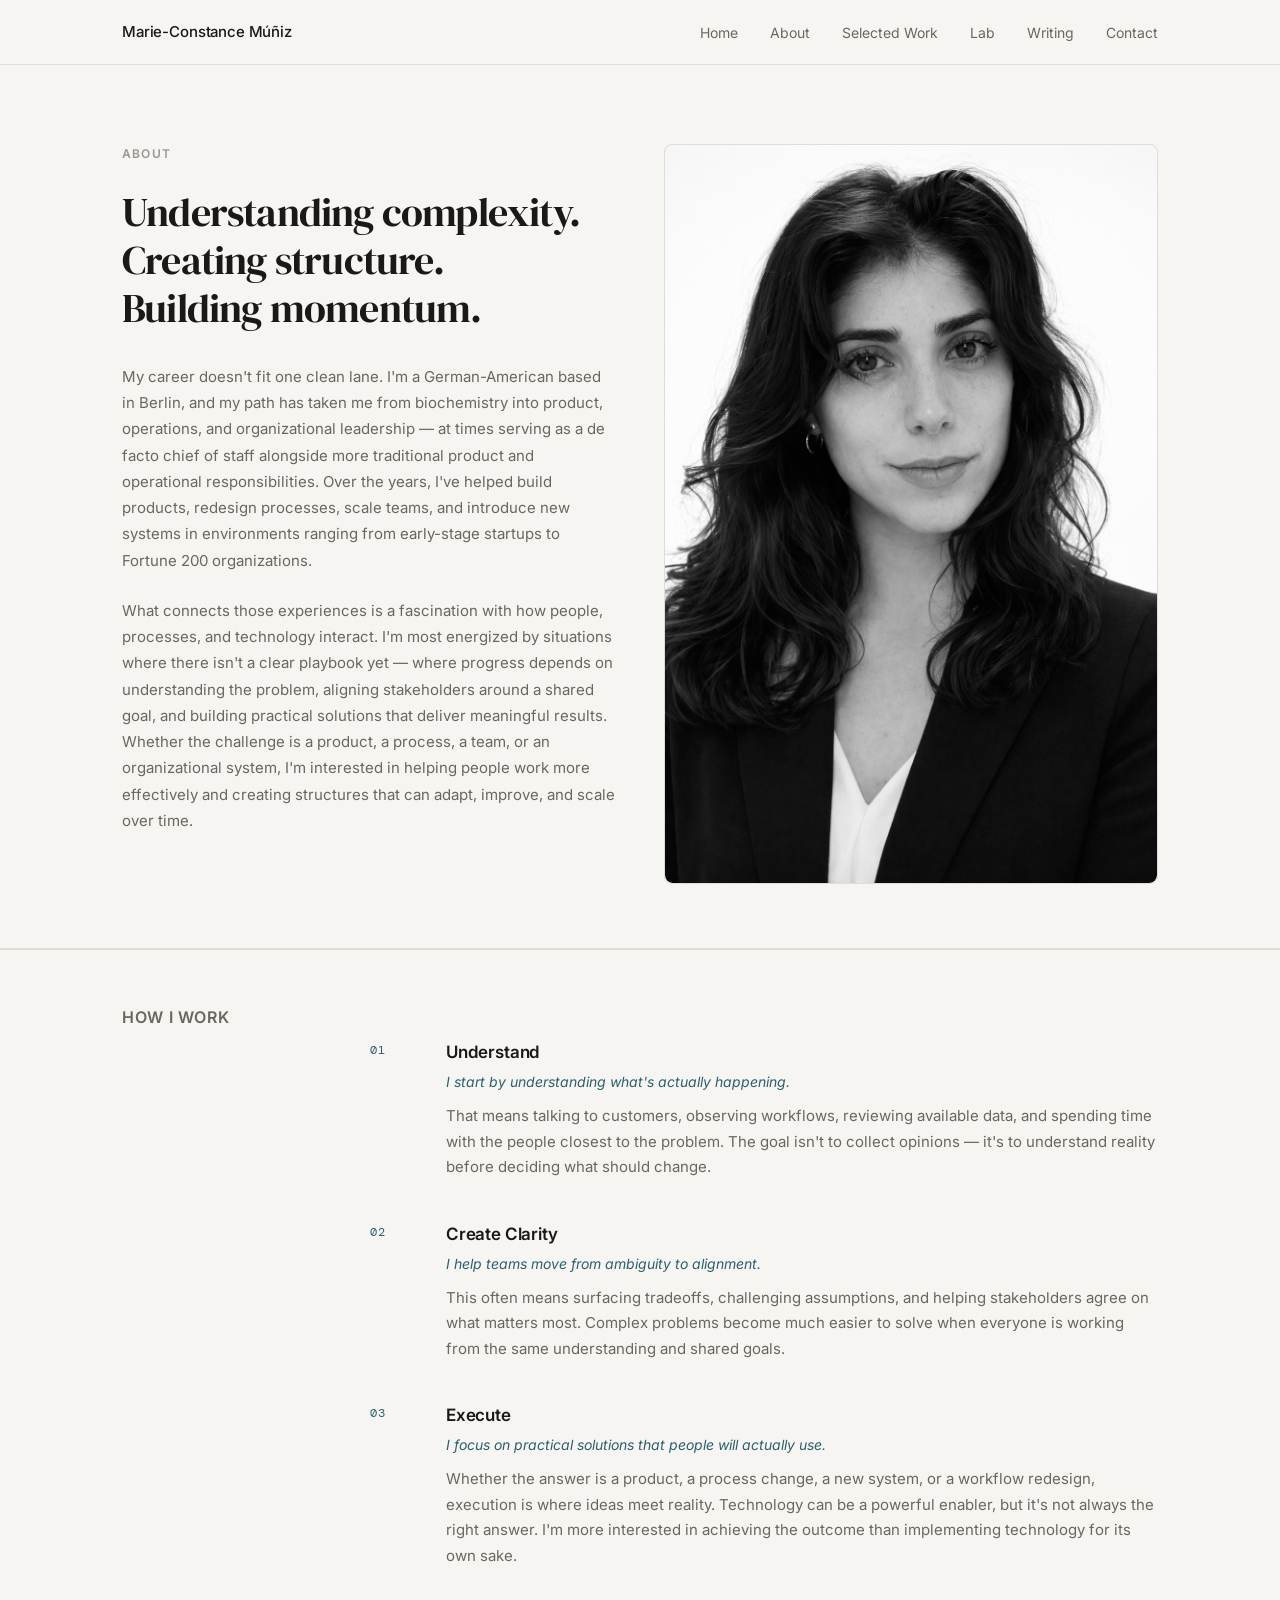
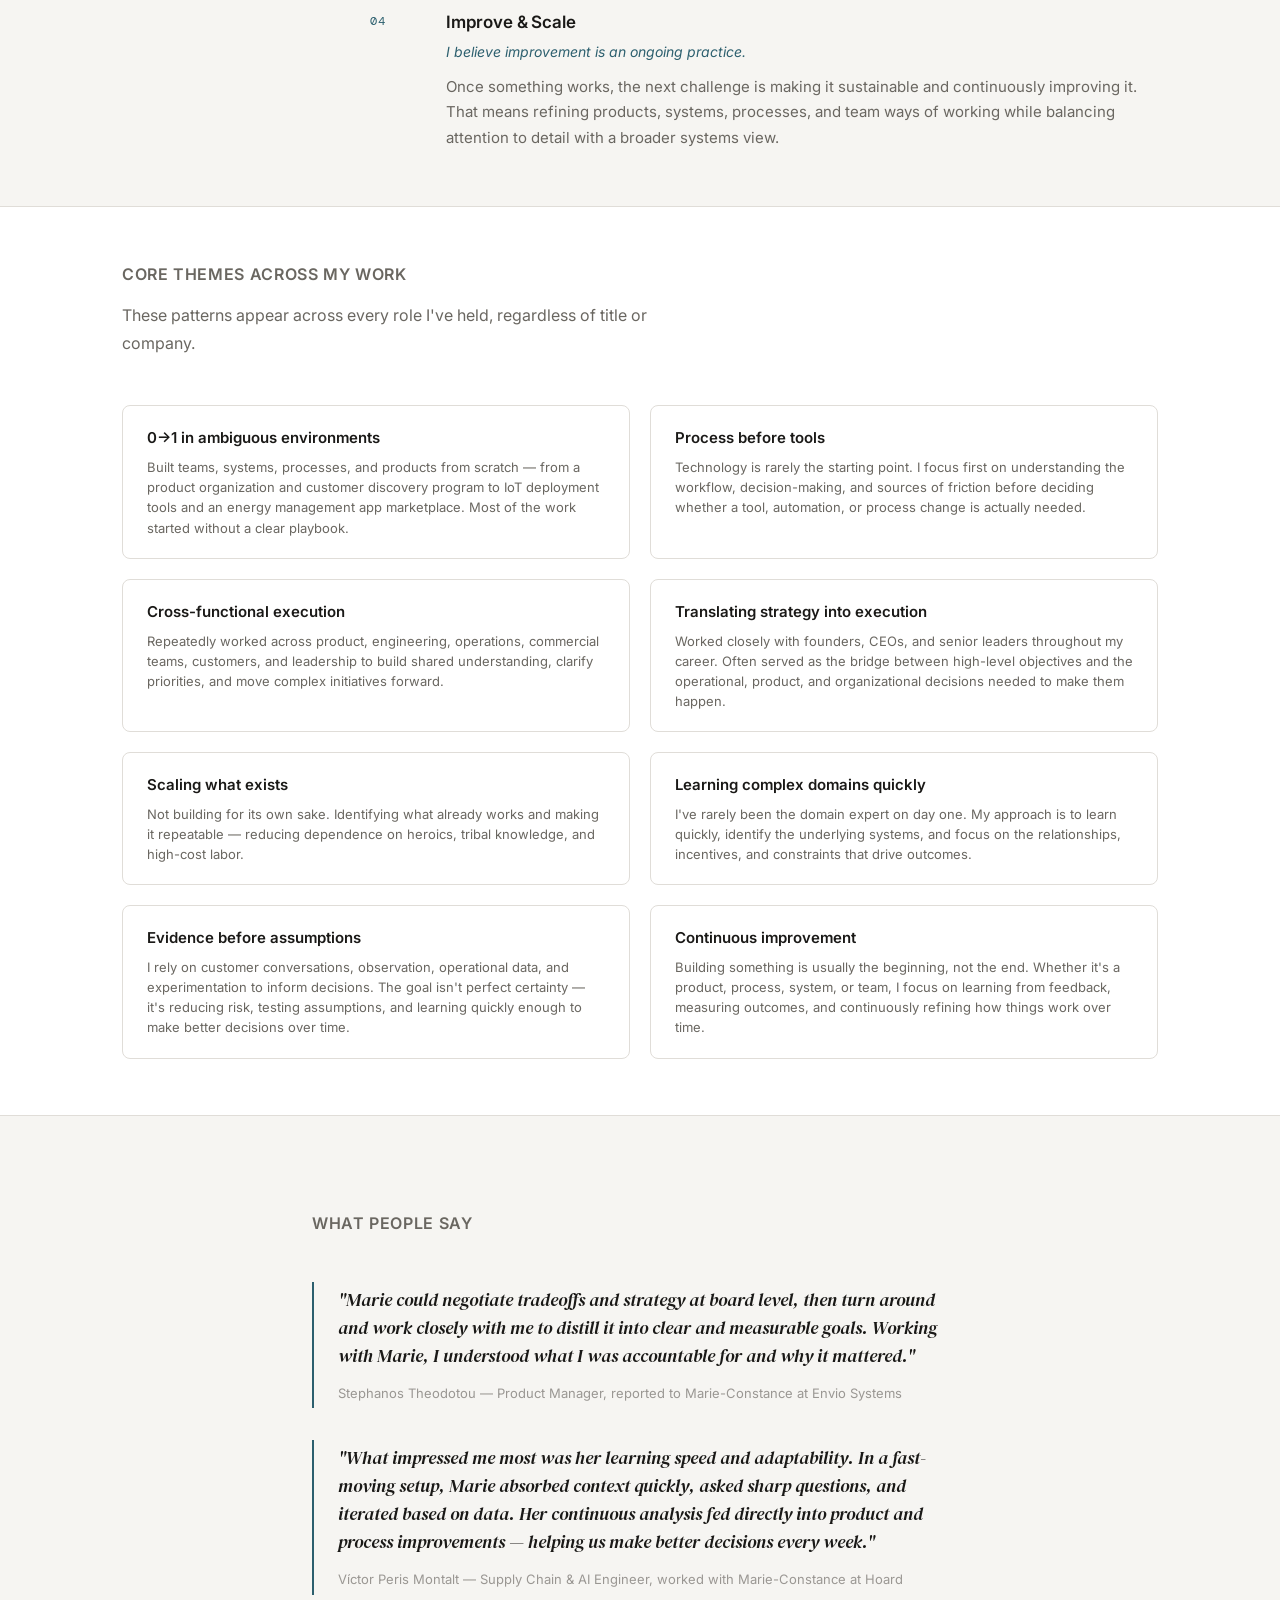
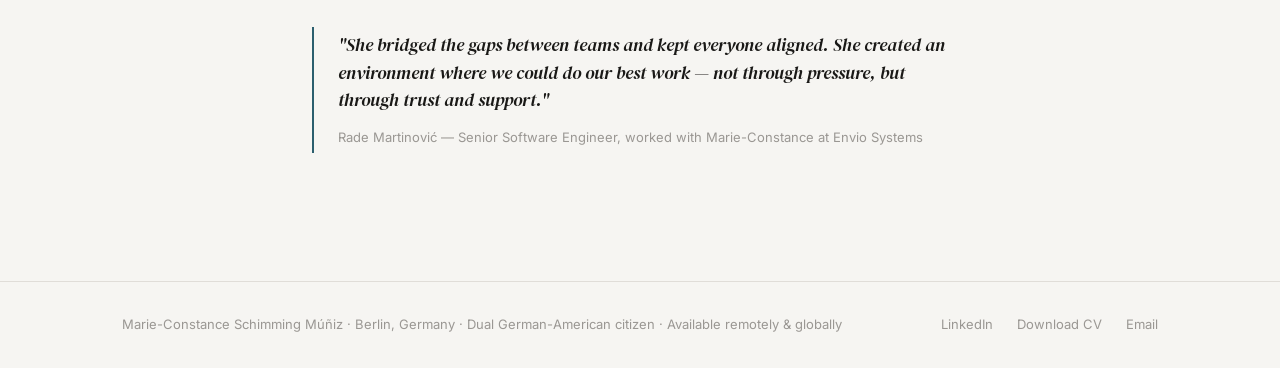
==== about/index.html @ b58a35e3 "Clean URLs — restructure pages into subdirectories" ====
<!DOCTYPE html>
<html lang="en">
<head>
  <meta charset="UTF-8">
  <meta name="viewport" content="width=device-width, initial-scale=1.0">
  <title>About — Marie-Constance Schimming Múñiz</title>
  <meta name="description" content="Product and operations leader. Dual German-American citizen based in Berlin, working across the European technology ecosystem for nearly a decade.">
  <link rel="preconnect" href="https://fonts.googleapis.com">
  <link rel="preconnect" href="https://fonts.gstatic.com" crossorigin>
  <link href="https://fonts.googleapis.com/css2?family=DM+Serif+Display&family=DM+Mono:wght@400&family=Inter:wght@300;400;500;600&display=swap" rel="stylesheet">
  <link rel="stylesheet" href="/css/style.css">
</head>
<body>

  <nav class="nav" role="navigation" aria-label="Main navigation">
    <div class="nav__inner">
      <a href="/" class="nav__name">Marie-Constance Múñiz</a>
      <button class="nav__toggle" aria-expanded="false" aria-label="Toggle menu">
        <span></span><span></span><span></span>
      </button>
      <ul class="nav__links" role="list">
        <li><a href="/" class="nav__link">Home</a></li>
        <li><a href="/about/" class="nav__link">About</a></li>
        <li><a href="/work/" class="nav__link">Selected Work</a></li>
        <li><a href="/lab/" class="nav__link">Lab</a></li>
        <li><a href="/writing/" class="nav__link">Writing</a></li>
        <li><a href="/contact/" class="nav__link">Contact</a></li>
      </ul>
    </div>
  </nav>

  <main class="page-offset">

    <!-- ABOUT HERO -->
    <section class="about-hero">
      <div class="container">
        <div class="about-hero__grid">
          <div>
            <span class="label mb-3" style="display:block;">About</span>
            <h1>Understanding complexity.<br>Creating structure.<br>Building momentum.</h1>
            <p class="mt-4" style="font-size:0.9375rem; line-height:1.75; color:var(--text-secondary);">
              My career doesn't fit one clean lane. I'm a German-American based in Berlin,
              and my path has taken me from biochemistry into product, operations, and
              organizational leadership — at times serving as a de facto chief of staff
              alongside more traditional product and operational responsibilities. Over the
              years, I've helped build products, redesign processes, scale teams, and
              introduce new systems in environments ranging from early-stage startups to
              Fortune 200 organizations.
            </p>
            <p class="mt-3" style="font-size:0.9375rem; line-height:1.75; color:var(--text-secondary);">
              What connects those experiences is a fascination with how people, processes,
              and technology interact. I'm most energized by situations where there isn't
              a clear playbook yet — where progress depends on understanding the problem,
              aligning stakeholders around a shared goal, and building practical solutions
              that deliver meaningful results. Whether the challenge is a product, a process,
              a team, or an organizational system, I'm interested in helping people work
              more effectively and creating structures that can adapt, improve, and scale
              over time.
            </p>
          </div>
          <div>
            <div class="about-hero__photo">
              <img src="/assets/marie_photo.jpg" alt="Marie-Constance Múñiz" style="width:100%; height:100%; object-fit:cover; border-radius:var(--radius);">
            </div>
          </div>
        </div>
      </div>
    </section>

    <div class="divider"></div>

    <!-- HOW I WORK -->
    <section class="about-section">
      <div class="container">
        <div class="about-section__grid">
          <div>
            <h3>How I Work</h3>
          </div>
          <div>
            <div class="how-i-work">

              <div class="how-i-work__step">
                <span class="how-i-work__number">01</span>
                <div class="how-i-work__content">
                  <div class="how-i-work__title">Understand</div>
                  <div class="how-i-work__subtitle">I start by understanding what's actually happening.</div>
                  <p class="how-i-work__body">That means talking to customers, observing workflows, reviewing available data, and spending time with the people closest to the problem. The goal isn't to collect opinions — it's to understand reality before deciding what should change.</p>
                </div>
              </div>

              <div class="how-i-work__step">
                <span class="how-i-work__number">02</span>
                <div class="how-i-work__content">
                  <div class="how-i-work__title">Create Clarity</div>
                  <div class="how-i-work__subtitle">I help teams move from ambiguity to alignment.</div>
                  <p class="how-i-work__body">This often means surfacing tradeoffs, challenging assumptions, and helping stakeholders agree on what matters most. Complex problems become much easier to solve when everyone is working from the same understanding and shared goals.</p>
                </div>
              </div>

              <div class="how-i-work__step">
                <span class="how-i-work__number">03</span>
                <div class="how-i-work__content">
                  <div class="how-i-work__title">Execute</div>
                  <div class="how-i-work__subtitle">I focus on practical solutions that people will actually use.</div>
                  <p class="how-i-work__body">Whether the answer is a product, a process change, a new system, or a workflow redesign, execution is where ideas meet reality. Technology can be a powerful enabler, but it's not always the right answer. I'm more interested in achieving the outcome than implementing technology for its own sake.</p>
                </div>
              </div>

              <div class="how-i-work__step">
                <span class="how-i-work__number">04</span>
                <div class="how-i-work__content">
                  <div class="how-i-work__title">Improve &amp; Scale</div>
                  <div class="how-i-work__subtitle">I believe improvement is an ongoing practice.</div>
                  <p class="how-i-work__body">Once something works, the next challenge is making it sustainable and continuously improving it. That means refining products, systems, processes, and team ways of working while balancing attention to detail with a broader systems view.</p>
                </div>
              </div>

            </div>
          </div>
        </div>
      </div>
    </section>

    <!-- CORE THEMES -->
    <section class="about-section" style="background: var(--surface); border-top: 1px solid var(--border); border-bottom: 1px solid var(--border);">
      <div class="container">
        <div class="section-header">
          <h3>Core Themes Across My Work</h3>
          <p class="mt-2" style="max-width: 560px;">
            These patterns appear across every role I've held, regardless of title or company.
          </p>
        </div>
        <div class="about-themes">

          <div class="theme-item">
            <div class="theme-item__title">0→1 in ambiguous environments</div>
            <div class="theme-item__desc">Built teams, systems, processes, and products from scratch — from a product organization and customer discovery program to IoT deployment tools and an energy management app marketplace. Most of the work started without a clear playbook.</div>
          </div>

          <div class="theme-item">
            <div class="theme-item__title">Process before tools</div>
            <div class="theme-item__desc">Technology is rarely the starting point. I focus first on understanding the workflow, decision-making, and sources of friction before deciding whether a tool, automation, or process change is actually needed.</div>
          </div>

          <div class="theme-item">
            <div class="theme-item__title">Cross-functional execution</div>
            <div class="theme-item__desc">Repeatedly worked across product, engineering, operations, commercial teams, customers, and leadership to build shared understanding, clarify priorities, and move complex initiatives forward.</div>
          </div>

          <div class="theme-item">
            <div class="theme-item__title">Translating strategy into execution</div>
            <div class="theme-item__desc">Worked closely with founders, CEOs, and senior leaders throughout my career. Often served as the bridge between high-level objectives and the operational, product, and organizational decisions needed to make them happen.</div>
          </div>

          <div class="theme-item">
            <div class="theme-item__title">Scaling what exists</div>
            <div class="theme-item__desc">Not building for its own sake. Identifying what already works and making it repeatable — reducing dependence on heroics, tribal knowledge, and high-cost labor.</div>
          </div>

          <div class="theme-item">
            <div class="theme-item__title">Learning complex domains quickly</div>
            <div class="theme-item__desc">I've rarely been the domain expert on day one. My approach is to learn quickly, identify the underlying systems, and focus on the relationships, incentives, and constraints that drive outcomes.</div>
          </div>

          <div class="theme-item">
            <div class="theme-item__title">Evidence before assumptions</div>
            <div class="theme-item__desc">I rely on customer conversations, observation, operational data, and experimentation to inform decisions. The goal isn't perfect certainty — it's reducing risk, testing assumptions, and learning quickly enough to make better decisions over time.</div>
          </div>

          <div class="theme-item">
            <div class="theme-item__title">Continuous improvement</div>
            <div class="theme-item__desc">Building something is usually the beginning, not the end. Whether it's a product, process, system, or team, I focus on learning from feedback, measuring outcomes, and continuously refining how things work over time.</div>
          </div>

        </div>
      </div>
    </section>

    <!-- RECOMMENDATIONS -->
    <section>
      <div class="container--narrow">
        <div class="section-header">
          <h3>What People Say</h3>
        </div>

        <div class="pull-quote">
          <p class="pull-quote__text">
            "Marie could negotiate tradeoffs and strategy at board level, then turn
            around and work closely with me to distill it into clear and measurable
            goals. Working with Marie, I understood what I was accountable for and
            why it mattered."
          </p>
          <p class="pull-quote__attribution">
            Stephanos Theodotou — Product Manager, reported to Marie-Constance at Envio Systems
          </p>
        </div>

        <div class="pull-quote mt-4">
          <p class="pull-quote__text">
            "What impressed me most was her learning speed and adaptability. In a
            fast-moving setup, Marie absorbed context quickly, asked sharp questions,
            and iterated based on data. Her continuous analysis fed directly into
            product and process improvements — helping us make better decisions
            every week."
          </p>
          <p class="pull-quote__attribution">
            Víctor Peris Montalt — Supply Chain &amp; AI Engineer, worked with Marie-Constance at Hoard
          </p>
        </div>

        <div class="pull-quote mt-4">
          <p class="pull-quote__text">
            "She bridged the gaps between teams and kept everyone aligned. She created an
            environment where we could do our best work — not through pressure, but
            through trust and support."
          </p>
          <p class="pull-quote__attribution">
            Rade Martinović — Senior Software Engineer, worked with Marie-Constance at Envio Systems
          </p>
        </div>
      </div>
    </section>

  </main>

  <footer class="footer">
    <div class="container">
      <div class="footer__inner">
        <span class="footer__left">Marie-Constance Schimming Múñiz · Berlin, Germany · Dual German-American citizen · Available remotely &amp; globally</span>
        <div class="footer__links">
          <a href="https://www.linkedin.com/in/marieconstancemuniz/" class="footer__link" target="_blank" rel="noopener">LinkedIn</a>
          <a href="/assets/marie_constance_cv.pdf" class="footer__link" download>Download CV</a>
          <a href="mailto:mariecmuniz@gmail.com" class="footer__link">Email</a>
        </div>
      </div>
    </div>
  </footer>

  <script src="/js/main.js"></script>
</body>
</html>
---- css/style.css ----
/* ============================================================
   MARIE-CONSTANCE SCHIMMING MÚÑIZ — PERSONAL WEBSITE
   ============================================================ */

/* =====================
   CUSTOM PROPERTIES
   ===================== */
:root {
  --bg:             #F6F5F2;
  --surface:        #FFFFFF;
  --surface-alt:    #EFEDE8;
  --text:           #1A1917;
  --text-secondary: #6A6761;
  --text-muted:     #9A9793;
  --accent:         #2C5F6E;
  --accent-hover:   #20505E;
  --accent-light:   #EBF3F5;
  --border:         #E0DDD8;
  --border-light:   #EAE8E3;

  --font-display:   'DM Serif Display', Georgia, serif;
  --font-body:      'Inter', -apple-system, BlinkMacSystemFont, sans-serif;
  --font-mono:      'DM Mono', 'Courier New', monospace;

  --max-width:      1100px;
  --content-width:  720px;
  --gap:            1.5rem;
  --section-gap:    6rem;

  --radius-sm:      4px;
  --radius:         8px;
  --radius-lg:      12px;

  --transition:     0.2s ease;
}

/* =====================
   RESET & BASE
   ===================== */
*, *::before, *::after {
  box-sizing: border-box;
  margin: 0;
  padding: 0;
}

html {
  font-size: 16px;
  scroll-behavior: smooth;
  -webkit-text-size-adjust: 100%;
}

body {
  background-color: var(--bg);
  color: var(--text);
  font-family: var(--font-body);
  font-weight: 400;
  line-height: 1.65;
  -webkit-font-smoothing: antialiased;
  -moz-osx-font-smoothing: grayscale;
}

img {
  max-width: 100%;
  height: auto;
  display: block;
}

a {
  color: var(--accent);
  text-decoration: none;
  transition: color var(--transition);
}

a:hover {
  color: var(--accent-hover);
}

ul, ol {
  list-style: none;
}

/* =====================
   TYPOGRAPHY
   ===================== */
.display {
  font-family: var(--font-display);
  font-size: clamp(2.25rem, 5vw, 3.5rem);
  font-weight: 400;
  line-height: 1.15;
  letter-spacing: -0.02em;
  color: var(--text);
}

h1 {
  font-family: var(--font-display);
  font-size: clamp(1.75rem, 3.5vw, 2.5rem);
  font-weight: 400;
  line-height: 1.2;
  letter-spacing: -0.02em;
}

h2 {
  font-family: var(--font-display);
  font-size: clamp(1.35rem, 2.5vw, 1.875rem);
  font-weight: 400;
  line-height: 1.25;
  letter-spacing: -0.01em;
}

h3 {
  font-family: var(--font-body);
  font-size: 1rem;
  font-weight: 600;
  line-height: 1.4;
  letter-spacing: 0.04em;
  text-transform: uppercase;
  color: var(--text-secondary);
}

h4 {
  font-family: var(--font-body);
  font-size: 1.0625rem;
  font-weight: 600;
  line-height: 1.4;
}

p {
  font-size: 1rem;
  line-height: 1.75;
  color: var(--text-secondary);
}

p.large {
  font-size: 1.125rem;
  line-height: 1.7;
}

p.small {
  font-size: 0.875rem;
}

.label {
  font-family: var(--font-body);
  font-size: 0.75rem;
  font-weight: 600;
  letter-spacing: 0.1em;
  text-transform: uppercase;
  color: var(--text-muted);
}

.mono {
  font-family: var(--font-mono);
  font-size: 0.875rem;
}

/* =====================
   LAYOUT
   ===================== */
.container {
  width: 100%;
  max-width: var(--max-width);
  margin: 0 auto;
  padding: 0 2rem;
}

.container--narrow {
  max-width: var(--content-width);
  margin: 0 auto;
  padding: 0 2rem;
}

section {
  padding: var(--section-gap) 0;
}

section.section--tight {
  padding: 3rem 0;
}

section.section--flush {
  padding: 0;
}

.grid-2 {
  display: grid;
  grid-template-columns: 1fr 1fr;
  gap: var(--gap);
}

.grid-3 {
  display: grid;
  grid-template-columns: repeat(3, 1fr);
  gap: var(--gap);
}

.divider {
  height: 1px;
  background: var(--border);
  margin: 0;
}

/* =====================
   NAVIGATION
   ===================== */
.nav {
  position: fixed;
  top: 0;
  left: 0;
  right: 0;
  z-index: 100;
  background: rgba(246, 245, 242, 0.92);
  backdrop-filter: blur(12px);
  -webkit-backdrop-filter: blur(12px);
  border-bottom: 1px solid var(--border);
}

.nav__inner {
  display: flex;
  align-items: center;
  justify-content: space-between;
  height: 64px;
  max-width: var(--max-width);
  margin: 0 auto;
  padding: 0 2rem;
}

.nav__name {
  font-family: var(--font-body);
  font-size: 0.9375rem;
  font-weight: 500;
  color: var(--text);
  letter-spacing: -0.01em;
}

.nav__name:hover {
  color: var(--accent);
}

.nav__links {
  display: flex;
  align-items: center;
  gap: 2rem;
}

.nav__link {
  font-size: 0.875rem;
  font-weight: 400;
  color: var(--text-secondary);
  transition: color var(--transition);
  position: relative;
}

.nav__link:hover,
.nav__link.active {
  color: var(--text);
}

.nav__link.active::after {
  content: '';
  position: absolute;
  bottom: -4px;
  left: 0;
  right: 0;
  height: 1px;
  background: var(--accent);
}

.nav__toggle {
  display: none;
  flex-direction: column;
  gap: 5px;
  cursor: pointer;
  padding: 4px;
  background: none;
  border: none;
}

.nav__toggle span {
  display: block;
  width: 22px;
  height: 1.5px;
  background: var(--text);
  transition: var(--transition);
}

.page-offset {
  padding-top: 64px;
}

/* =====================
   BUTTONS
   ===================== */
.btn {
  display: inline-flex;
  align-items: center;
  gap: 0.5rem;
  padding: 0.6875rem 1.375rem;
  font-family: var(--font-body);
  font-size: 0.875rem;
  font-weight: 500;
  line-height: 1;
  border-radius: var(--radius-sm);
  transition: all var(--transition);
  cursor: pointer;
  text-decoration: none;
  border: 1.5px solid transparent;
}

.btn--primary {
  background: var(--accent);
  color: white;
  border-color: var(--accent);
}

.btn--primary:hover {
  background: var(--accent-hover);
  border-color: var(--accent-hover);
  color: white;
}

.btn--outline {
  background: transparent;
  color: var(--text);
  border-color: var(--border);
}

.btn--outline:hover {
  border-color: var(--text);
  color: var(--text);
}

.btn--ghost {
  background: transparent;
  color: var(--accent);
  border-color: transparent;
  padding-left: 0;
}

.btn--ghost:hover {
  color: var(--accent-hover);
}

.btn__arrow {
  font-size: 1rem;
  line-height: 1;
}

/* =====================
   TAGS / BADGES
   ===================== */
.tag {
  display: inline-block;
  padding: 0.25rem 0.625rem;
  font-size: 0.75rem;
  font-weight: 500;
  letter-spacing: 0.02em;
  border-radius: 2px;
  background: var(--surface-alt);
  color: var(--text-secondary);
}

.tag--accent {
  background: var(--accent-light);
  color: var(--accent);
}

/* =====================
   METRIC BLOCKS
   ===================== */
.metric-block {
  padding: 1.5rem;
  background: var(--surface);
  border: 1px solid var(--border);
  border-radius: var(--radius);
}

.metric-block__value {
  font-family: var(--font-display);
  font-size: 2.25rem;
  font-weight: 400;
  color: var(--accent);
  line-height: 1;
  margin-bottom: 0.375rem;
}

.metric-block__label {
  font-size: 0.8125rem;
  color: var(--text-secondary);
  line-height: 1.4;
}

/* =====================
   CARDS
   ===================== */
.card {
  background: var(--surface);
  border: 1px solid var(--border);
  border-radius: var(--radius);
  padding: 1.75rem;
  transition: border-color var(--transition), box-shadow var(--transition);
}

.card:hover {
  border-color: var(--accent);
  box-shadow: 0 4px 20px rgba(44, 95, 110, 0.08);
}

.card--flat {
  background: var(--surface-alt);
  border: none;
}

/* =====================
   PULL QUOTE
   ===================== */
.pull-quote {
  border-left: 2px solid var(--accent);
  padding: 0.25rem 0 0.25rem 1.5rem;
  margin: 2rem 0;
}

.pull-quote__text {
  font-family: var(--font-display);
  font-size: 1.125rem;
  color: var(--text);
  line-height: 1.55;
  font-style: italic;
}

.pull-quote__attribution {
  margin-top: 0.75rem;
  font-size: 0.8125rem;
  color: var(--text-muted);
}

/* =====================
   HERO
   ===================== */
.hero {
  padding: 7rem 0 5rem;
  background: var(--bg);
}

.hero__eyebrow {
  display: flex;
  align-items: center;
  gap: 0.75rem;
  margin-bottom: 1.75rem;
}

.hero__eyebrow-line {
  display: block;
  width: 32px;
  height: 1.5px;
  background: var(--accent);
  flex-shrink: 0;
}

.hero__headline {
  max-width: 780px;
  margin-bottom: 1.75rem;
}

.hero__subline {
  max-width: 560px;
  font-size: 1.0625rem;
  color: var(--text-secondary);
  line-height: 1.7;
  margin-bottom: 0.75rem;
}

.hero__availability {
  font-size: 0.8125rem;
  color: var(--text-muted);
  margin-bottom: 2.5rem;
}

.hero__availability::before {
  content: '◉ ';
  color: #4CAF50;
  font-size: 0.625rem;
}

.hero__actions {
  display: flex;
  flex-wrap: wrap;
  gap: 0.75rem;
  align-items: center;
}

/* =====================
   INTRO SECTION
   ===================== */
.intro {
  background: var(--surface);
  border-top: 1px solid var(--border);
  border-bottom: 1px solid var(--border);
}

.intro__grid {
  display: grid;
  grid-template-columns: 1fr 2fr;
  gap: 4rem;
  align-items: center;
}

.intro__label {
  color: var(--text-muted);
}

/* =====================
   SELECTED WORK PREVIEW
   ===================== */
.work-cards {
  display: grid;
  grid-template-columns: repeat(3, 1fr);
  gap: 1.25rem;
}

.work-card {
  background: var(--surface);
  border: 1px solid var(--border);
  border-radius: var(--radius);
  padding: 1.75rem;
  display: flex;
  flex-direction: column;
  transition: border-color var(--transition), transform var(--transition);
}

.work-card:hover {
  border-color: var(--accent);
  transform: translateY(-2px);
}

.work-card__meta {
  display: flex;
  justify-content: space-between;
  align-items: flex-start;
  margin-bottom: 1rem;
}

.work-card__tag {
  font-size: 0.6875rem;
  font-weight: 600;
  letter-spacing: 0.08em;
  text-transform: uppercase;
  color: var(--accent);
}

.work-card__company {
  font-size: 0.75rem;
  color: var(--text-muted);
}

.work-card__title {
  font-family: var(--font-display);
  font-size: 1.125rem;
  line-height: 1.3;
  color: var(--text);
  margin-bottom: 0.875rem;
  flex-grow: 1;
}

.work-card__desc {
  font-size: 0.875rem;
  color: var(--text-secondary);
  line-height: 1.6;
  margin-bottom: 1.25rem;
}

.work-card__metric {
  font-family: var(--font-mono);
  font-size: 0.8125rem;
  color: var(--accent);
  padding: 0.5rem 0.75rem;
  background: var(--accent-light);
  border-radius: var(--radius-sm);
  margin-bottom: 1.25rem;
}

.work-card__link {
  font-size: 0.8125rem;
  font-weight: 500;
  color: var(--accent);
  display: flex;
  align-items: center;
  gap: 0.375rem;
  margin-top: auto;
}

/* =====================
   CURRENT FOCUS
   ===================== */
.focus-grid {
  display: grid;
  grid-template-columns: 1fr 1fr;
  gap: 2rem;
}

.focus-item {
  padding: 2rem;
  border: 1px solid var(--border);
  border-radius: var(--radius);
  background: var(--surface);
}

.focus-item__number {
  font-family: var(--font-mono);
  font-size: 0.75rem;
  color: var(--accent);
  margin-bottom: 0.875rem;
  display: block;
}

.focus-item__title {
  font-family: var(--font-display);
  font-size: 1.25rem;
  color: var(--text);
  margin-bottom: 0.75rem;
  line-height: 1.3;
}

.focus-item__desc {
  font-size: 0.9375rem;
  color: var(--text-secondary);
  line-height: 1.65;
}

/* =====================
   PROOF STRIP
   ===================== */
.proof-strip {
  display: grid;
  grid-template-columns: repeat(4, 1fr);
  gap: 0;
}

.proof-strip__item {
  padding: 2rem 1.5rem;
  text-align: center;
  border-right: 1px solid var(--border);
  display: flex;
  flex-direction: column;
  gap: 0.375rem;
}

.proof-strip__item:last-child {
  border-right: none;
}

.proof-strip__label {
  font-size: 0.6875rem;
  font-weight: 600;
  letter-spacing: 0.1em;
  text-transform: uppercase;
  color: var(--text-muted);
}

.proof-strip__value {
  font-family: var(--font-display);
  font-size: 1.1875rem;
  color: var(--text);
  line-height: 1.25;
}

/* =====================
   HOW I WORK STEPS
   ===================== */
.how-i-work {
  display: flex;
  flex-direction: column;
  gap: 2.5rem;
  margin-top: 2rem;
}

.how-i-work__step {
  display: grid;
  grid-template-columns: 3.5rem 1fr;
  gap: 1.25rem;
  align-items: start;
}

.how-i-work__number {
  font-family: var(--font-mono);
  font-size: 0.75rem;
  font-weight: 400;
  color: var(--accent);
  letter-spacing: 0.05em;
  padding-top: 0.2rem;
}

.how-i-work__content {}

.how-i-work__title {
  font-size: 1.0625rem;
  font-weight: 600;
  color: var(--text);
  margin-bottom: 0.25rem;
  letter-spacing: -0.01em;
}

.how-i-work__subtitle {
  font-size: 0.875rem;
  color: var(--accent);
  margin-bottom: 0.625rem;
  font-style: italic;
}

.how-i-work__body {
  font-size: 0.9375rem;
  color: var(--text-secondary);
  line-height: 1.7;
}

/* =====================
   STRENGTHS GRID
   ===================== */

.strengths-grid {
  display: grid;
  grid-template-columns: repeat(4, 1fr);
  gap: 1rem;
  margin-top: 2rem;
}

.strength-card {
  padding: 1.5rem;
  background: var(--bg);
  border: 1px solid var(--border);
  border-radius: var(--radius);
  transition: border-color 0.2s ease;
}

.strength-card:hover {
  border-color: var(--accent);
}

.strength-card__icon {
  width: 36px;
  height: 36px;
  background: var(--surface);
  border: 1px solid var(--border);
  border-radius: 8px;
  display: flex;
  align-items: center;
  justify-content: center;
  margin-bottom: 1rem;
}

.strength-card__title {
  font-size: 0.9375rem;
  font-weight: 600;
  color: var(--text);
  margin-bottom: 0.5rem;
  line-height: 1.3;
}

.strength-card__desc {
  font-size: 0.8125rem;
  color: var(--text-secondary);
  line-height: 1.6;
}

/* =====================
   TESTIMONIAL STRIP
   ===================== */
.testimonial-strip {
  background: var(--surface);
  border-top: 1px solid var(--border);
  border-bottom: 1px solid var(--border);
  padding: 3rem 0;
}

.testimonial-strip__quote {
  font-family: var(--font-display);
  font-size: 1.1875rem;
  font-style: italic;
  color: var(--text);
  line-height: 1.55;
  max-width: 680px;
  margin: 0 auto;
  text-align: center;
}

.testimonial-strip__attr {
  text-align: center;
  margin-top: 1rem;
  font-size: 0.8125rem;
  color: var(--text-muted);
}

/* =====================
   CAPABILITY SECTIONS (Selected Work)
   ===================== */
.capability-grid {
  display: grid;
  grid-template-columns: repeat(2, 1fr);
  gap: 1rem;
  margin-top: 2rem;
}

.capability-card {
  padding: 2rem;
  background: var(--surface);
  border: 1px solid var(--border);
  border-radius: var(--radius);
}

.capability-card__heading {
  font-size: 0.75rem;
  font-weight: 700;
  letter-spacing: 0.1em;
  text-transform: uppercase;
  color: var(--accent);
  margin-bottom: 1.5rem;
  padding-bottom: 1rem;
  border-bottom: 1px solid var(--border);
}

.capability-rows {
  display: flex;
  flex-direction: column;
  gap: 1rem;
}

.capability-row {
  display: grid;
  grid-template-columns: 5.5rem 1fr;
  gap: 0.75rem;
  align-items: baseline;
}

.capability-row__label {
  font-size: 0.6875rem;
  font-weight: 600;
  letter-spacing: 0.08em;
  text-transform: uppercase;
  color: var(--text-muted);
  padding-top: 0.125rem;
}

.capability-row__value {
  font-size: 0.8125rem;
  color: var(--text-secondary);
  line-height: 1.6;
}

.capability-row__value--outcome {
  font-size: 0.8125rem;
  font-weight: 600;
  color: var(--accent);
  line-height: 1.5;
}

/* =====================
   PRODUCT CARDS (Selected Work)
   ===================== */
.product-cards {
  display: grid;
  grid-template-columns: repeat(2, 1fr);
  gap: 1rem;
  margin-top: 2rem;
}

.product-card {
  padding: 1.75rem;
  background: var(--surface);
  border: 1px solid var(--border);
  border-radius: var(--radius);
}

.product-card__label {
  font-size: 0.6875rem;
  font-weight: 600;
  letter-spacing: 0.1em;
  text-transform: uppercase;
  color: var(--text-muted);
  margin-bottom: 0.625rem;
}

.product-card__title {
  font-size: 1rem;
  font-weight: 600;
  color: var(--text);
  margin-bottom: 0.625rem;
  line-height: 1.3;
}

.product-card__desc {
  font-size: 0.8125rem;
  color: var(--text-secondary);
  line-height: 1.6;
}

.product-card__outcome {
  margin-top: 0.875rem;
  font-size: 0.8125rem;
  font-weight: 500;
  color: var(--accent);
}

/* =====================
   CONTACT CTA
   ===================== */
.contact-cta {
  text-align: center;
  padding: 5rem 0;
}

.contact-cta h2 {
  margin-bottom: 1rem;
}

.contact-cta p {
  margin-bottom: 2rem;
  max-width: 440px;
  margin-left: auto;
  margin-right: auto;
}

.contact-cta__actions {
  display: flex;
  justify-content: center;
  gap: 0.75rem;
  flex-wrap: wrap;
}

/* =====================
   ABOUT PAGE
   ===================== */
.about-hero {
  padding: 5rem 0 4rem;
}

.about-hero__grid {
  display: grid;
  grid-template-columns: 1fr 1fr;
  gap: 3rem;
  align-items: stretch;
}

.about-hero__photo {
  background: var(--surface-alt);
  border-radius: var(--radius);
  overflow: hidden;
  border: 1px solid var(--border);
  min-height: 400px;
}

.about-hero__photo img {
  width: 100%;
  height: 100%;
  object-fit: cover;
  object-position: top center;
}

.about-hero__photo-placeholder {
  width: 100%;
  height: 100%;
  display: flex;
  align-items: center;
  justify-content: center;
  color: var(--text-muted);
  font-size: 0.875rem;
  text-align: center;
  padding: 2rem;
}

.about-section {
  padding: 3.5rem 0;
  border-top: 1px solid var(--border);
}

.about-section__grid {
  display: grid;
  grid-template-columns: 200px 1fr;
  gap: 3rem;
}

.about-themes {
  display: grid;
  grid-template-columns: 1fr 1fr;
  gap: 1.25rem;
  margin-top: 1.5rem;
}

.theme-item {
  padding: 1.25rem 1.5rem;
  border: 1px solid var(--border);
  border-radius: var(--radius);
  background: var(--surface);
}

.theme-item__title {
  font-size: 0.9375rem;
  font-weight: 600;
  color: var(--text);
  margin-bottom: 0.375rem;
}

.theme-item__desc {
  font-size: 0.8125rem;
  color: var(--text-secondary);
  line-height: 1.55;
}

/* =====================
   WORK PAGE
   ===================== */
.work-hero {
  padding: 5rem 0 3rem;
}

/* =====================
   ACHIEVEMENTS + STRENGTHS STRIP
   ===================== */

.achievements-strip {
  display: flex;
  align-items: center;
  gap: 0;
  flex-wrap: wrap;
}

.achievement-stat {
  display: flex;
  flex-direction: column;
  gap: 0.25rem;
  padding: 0 2rem;
  flex: 1;
  min-width: 120px;
}

.achievement-stat:first-child {
  padding-left: 0;
}

.achievement-stat__number {
  font-family: var(--font-display);
  font-size: 1.375rem;
  color: white;
  line-height: 1.1;
}

.achievement-stat__label {
  font-size: 0.75rem;
  color: rgba(255,255,255,0.65);
  line-height: 1.35;
}

.achievement-strip__divider {
  width: 1px;
  height: 2.5rem;
  background: rgba(255,255,255,0.2);
  flex-shrink: 0;
}

.strengths-strip {
  display: flex;
  align-items: center;
  gap: 1.25rem;
  flex-wrap: wrap;
}

.strengths-strip__label {
  font-size: 0.6875rem;
  font-weight: 600;
  letter-spacing: 0.1em;
  text-transform: uppercase;
  color: rgba(255,255,255,0.5);
  white-space: nowrap;
  flex-shrink: 0;
}

.strengths-strip__tags {
  display: flex;
  flex-wrap: wrap;
  gap: 0.5rem;
}

.strength-pill {
  font-size: 0.75rem;
  padding: 0.3rem 0.875rem;
  border: 1px solid rgba(255,255,255,0.3);
  border-radius: 100px;
  color: rgba(255,255,255,0.85);
}

.case-study {
  padding: 4rem 0;
  border-top: 1px solid var(--border);
}

.case-study__header {
  margin-bottom: 2.5rem;
}

.case-study__meta {
  display: flex;
  gap: 1rem;
  align-items: center;
  margin-bottom: 0.875rem;
  flex-wrap: wrap;
}

.case-study__tag {
  font-size: 0.6875rem;
  font-weight: 600;
  letter-spacing: 0.09em;
  text-transform: uppercase;
  color: var(--accent);
  background: var(--accent-light);
  padding: 0.25rem 0.625rem;
  border-radius: 2px;
}

.case-study__company {
  font-size: 0.8125rem;
  color: var(--text-muted);
}

.case-study__title {
  margin-bottom: 0.875rem;
}

.case-study__intro {
  max-width: 680px;
  font-size: 1.0625rem;
  color: var(--text-secondary);
  line-height: 1.7;
}

.case-study__grid {
  display: grid;
  grid-template-columns: 1fr 1fr;
  gap: 3rem;
  align-items: start;
}

.case-section {
  margin-bottom: 2rem;
}

.case-section h3 {
  margin-bottom: 0.625rem;
}

.case-section p {
  font-size: 0.9375rem;
}

.case-section ul {
  list-style: none;
  padding: 0;
  margin-top: 0.5rem;
}

.case-section ul li {
  font-size: 0.9375rem;
  color: var(--text-secondary);
  padding: 0.375rem 0;
  padding-left: 1rem;
  border-left: 2px solid var(--border);
  margin-bottom: 0.375rem;
  line-height: 1.55;
}

.case-metrics {
  display: grid;
  grid-template-columns: 1fr 1fr;
  gap: 0.875rem;
  margin-top: 1.5rem;
}

.case-skills {
  display: flex;
  flex-wrap: wrap;
  gap: 0.5rem;
  margin-top: 2.5rem;
  padding-top: 1.5rem;
  border-top: 1px solid var(--border-light);
}

/* SVG Diagrams */
.diagram-container {
  background: var(--surface);
  border: 1px solid var(--border);
  border-radius: var(--radius);
  padding: 1.5rem;
  overflow: hidden;
}

.diagram-container .diagram-label {
  font-size: 0.75rem;
  font-weight: 600;
  letter-spacing: 0.06em;
  text-transform: uppercase;
  color: var(--text-muted);
  margin-bottom: 1rem;
}

/* =====================
   WORK ENTRIES (new compact format)
   ===================== */

.work-entry {
  padding: 4rem 0;
  border-top: 1px solid var(--border);
}

.work-entry--alt {
  background: var(--surface);
}

.work-entry__header {
  margin-bottom: 2rem;
}

.work-entry__meta {
  display: flex;
  gap: 1rem;
  align-items: center;
  margin-bottom: 0.875rem;
  flex-wrap: wrap;
}

.work-entry__tag {
  font-size: 0.6875rem;
  font-weight: 600;
  letter-spacing: 0.09em;
  text-transform: uppercase;
  color: var(--accent);
  background: var(--accent-light);
  padding: 0.25rem 0.625rem;
  border-radius: 2px;
}

.work-entry__company {
  font-size: 0.8125rem;
  color: var(--text-muted);
}

.work-entry__title {
  font-family: var(--font-display);
  font-size: clamp(1.5rem, 3vw, 2rem);
  line-height: 1.2;
  margin-bottom: 0.75rem;
}

.work-entry__summary {
  font-size: 1rem;
  color: var(--text-secondary);
  line-height: 1.65;
  max-width: 640px;
}

.work-entry__body {
  display: grid;
  grid-template-columns: 1fr 1fr;
  gap: 3rem;
  align-items: start;
}

.work-entry__left {
  display: flex;
  flex-direction: column;
  gap: 1.75rem;
}

.work-entry__highlights {
  display: grid;
  grid-template-columns: 1fr 1fr;
  gap: 0.75rem;
}

.highlight-item {
  padding: 0.875rem 1rem;
  background: var(--bg);
  border: 1px solid var(--border);
  border-radius: var(--radius-sm);
}

.work-entry--alt .highlight-item {
  background: var(--surface);
}

.highlight-item__metric {
  display: block;
  font-family: var(--font-display);
  font-size: 1.125rem;
  color: var(--accent);
  line-height: 1.2;
  margin-bottom: 0.25rem;
}

.highlight-item__label {
  display: block;
  font-size: 0.75rem;
  color: var(--text-muted);
  line-height: 1.4;
}

.work-entry__what ul {
  list-style: none;
  padding: 0;
  margin: 0;
  display: flex;
  flex-direction: column;
  gap: 0.375rem;
}

.work-entry__what ul li {
  font-size: 0.875rem;
  color: var(--text-secondary);
  padding: 0.4rem 0 0.4rem 0.875rem;
  border-left: 2px solid var(--border);
  line-height: 1.5;
}

/* =====================
   LAB PAGE
   ===================== */
.lab-hero {
  padding: 5rem 0 3rem;
}

.lab-track {
  padding: 3.5rem 0;
  border-top: 1px solid var(--border);
}

.lab-track__header {
  display: grid;
  grid-template-columns: 200px 1fr;
  gap: 3rem;
  margin-bottom: 2.5rem;
}

.lab-projects {
  display: grid;
  grid-template-columns: repeat(2, 1fr);
  gap: 1.25rem;
  margin-top: 1.5rem;
}

.lab-card {
  background: var(--surface);
  border: 1px solid var(--border);
  border-radius: var(--radius);
  padding: 1.5rem;
}

.lab-card__status {
  display: inline-flex;
  align-items: center;
  gap: 0.375rem;
  font-size: 0.6875rem;
  font-weight: 600;
  letter-spacing: 0.07em;
  text-transform: uppercase;
  margin-bottom: 0.875rem;
}

.lab-card__status--exploring {
  color: var(--text-muted);
}

.lab-card__status--exploring::before {
  content: '○';
  font-size: 0.625rem;
}

.lab-card__status--progress {
  color: #B07D2A;
}

.lab-card__status--progress::before {
  content: '◐';
  font-size: 0.625rem;
}

.lab-card__status--done {
  color: #3B7D4E;
}

.lab-card__status--done::before {
  content: '●';
  font-size: 0.625rem;
}

.lab-card__title {
  font-size: 1rem;
  font-weight: 600;
  color: var(--text);
  margin-bottom: 0.5rem;
  line-height: 1.35;
}

.lab-card__desc {
  font-size: 0.875rem;
  color: var(--text-secondary);
  line-height: 1.6;
}

/* =====================
   CONTACT PAGE
   ===================== */
.contact-page {
  padding: 5rem 0;
  min-height: calc(100vh - 64px);
  display: flex;
  align-items: center;
}

.contact-page__grid {
  display: grid;
  grid-template-columns: 1fr 1fr;
  gap: 5rem;
  align-items: start;
}

.contact-links {
  margin-top: 2.5rem;
  display: flex;
  flex-direction: column;
  gap: 1rem;
}

.contact-link {
  display: flex;
  align-items: center;
  gap: 1rem;
  padding: 1.125rem 1.375rem;
  background: var(--surface);
  border: 1px solid var(--border);
  border-radius: var(--radius);
  color: var(--text);
  transition: border-color var(--transition), transform var(--transition);
}

.contact-link:hover {
  border-color: var(--accent);
  color: var(--text);
  transform: translateX(4px);
}

.contact-link__icon {
  width: 36px;
  height: 36px;
  background: var(--accent-light);
  border-radius: var(--radius-sm);
  display: flex;
  align-items: center;
  justify-content: center;
  flex-shrink: 0;
}

.contact-link__text strong {
  display: block;
  font-size: 0.9375rem;
  font-weight: 500;
  color: var(--text);
}

.contact-link__text span {
  font-size: 0.8125rem;
  color: var(--text-muted);
}

/* =====================
   FOOTER
   ===================== */
.footer {
  border-top: 1px solid var(--border);
  padding: 2rem 0;
}

.footer__inner {
  display: flex;
  justify-content: space-between;
  align-items: center;
  flex-wrap: wrap;
  gap: 1rem;
}

.footer__left {
  font-size: 0.8125rem;
  color: var(--text-muted);
}

.footer__links {
  display: flex;
  gap: 1.5rem;
}

.footer__link {
  font-size: 0.8125rem;
  color: var(--text-muted);
  transition: color var(--transition);
}

.footer__link:hover {
  color: var(--text);
}

/* =====================
   SECTION HEADERS
   ===================== */
.section-header {
  margin-bottom: 3rem;
}

.section-header--flex {
  display: flex;
  justify-content: space-between;
  align-items: flex-end;
  flex-wrap: wrap;
  gap: 1rem;
  margin-bottom: 2.5rem;
}

/* =====================
   RESPONSIVE
   ===================== */
@media (max-width: 900px) {
  :root {
    --section-gap: 4rem;
  }

  .grid-2,
  .grid-3,
  .work-cards,
  .focus-grid,
  .case-study__grid,
  .about-hero__grid,
  .about-section__grid,
  .lab-track__header,
  .contact-page__grid {
    grid-template-columns: 1fr;
  }

  .strengths-grid {
    grid-template-columns: repeat(2, 1fr);
  }

  .work-entry__body {
    grid-template-columns: 1fr;
  }

  .work-entry__right {
    order: -1;
  }

  .intro__grid {
    grid-template-columns: 1fr;
    gap: 2rem;
  }

  .about-themes {
    grid-template-columns: 1fr;
  }

  .case-metrics {
    grid-template-columns: 1fr 1fr;
  }

  .lab-projects {
    grid-template-columns: 1fr;
  }
}

@media (max-width: 640px) {
  .container,
  .container--narrow {
    padding: 0 1.25rem;
  }

  .nav__links {
    display: none;
    position: absolute;
    top: 64px;
    left: 0;
    right: 0;
    background: var(--bg);
    border-bottom: 1px solid var(--border);
    flex-direction: column;
    gap: 0;
    padding: 0.5rem 0;
  }

  .nav__links.is-open {
    display: flex;
  }

  .nav__link {
    padding: 0.75rem 1.5rem;
    width: 100%;
  }

  .nav__link.active::after {
    display: none;
  }

  .nav__toggle {
    display: flex;
  }

  .hero {
    padding: 5rem 0 4rem;
  }

  .hero__actions {
    flex-direction: column;
    align-items: flex-start;
  }

  .case-metrics {
    grid-template-columns: 1fr;
  }

  .footer__inner {
    flex-direction: column;
    align-items: flex-start;
  }

  .contact-cta__actions {
    flex-direction: column;
    align-items: center;
  }

  .strengths-grid {
    grid-template-columns: 1fr;
  }
}

/* =====================
   UTILITY
   ===================== */
.mt-1 { margin-top: 0.5rem; }
.mt-2 { margin-top: 1rem; }
.mt-3 { margin-top: 1.5rem; }
.mt-4 { margin-top: 2rem; }
.mt-6 { margin-top: 3rem; }

.mb-1 { margin-bottom: 0.5rem; }
.mb-2 { margin-bottom: 1rem; }
.mb-3 { margin-bottom: 1.5rem; }
.mb-4 { margin-bottom: 2rem; }

.text-center { text-align: center; }
.text-muted { color: var(--text-muted); }
.text-accent { color: var(--accent); }

.sr-only {
  position: absolute;
  width: 1px;
  height: 1px;
  padding: 0;
  margin: -1px;
  overflow: hidden;
  clip: rect(0, 0, 0, 0);
  white-space: nowrap;
  border-width: 0;
}
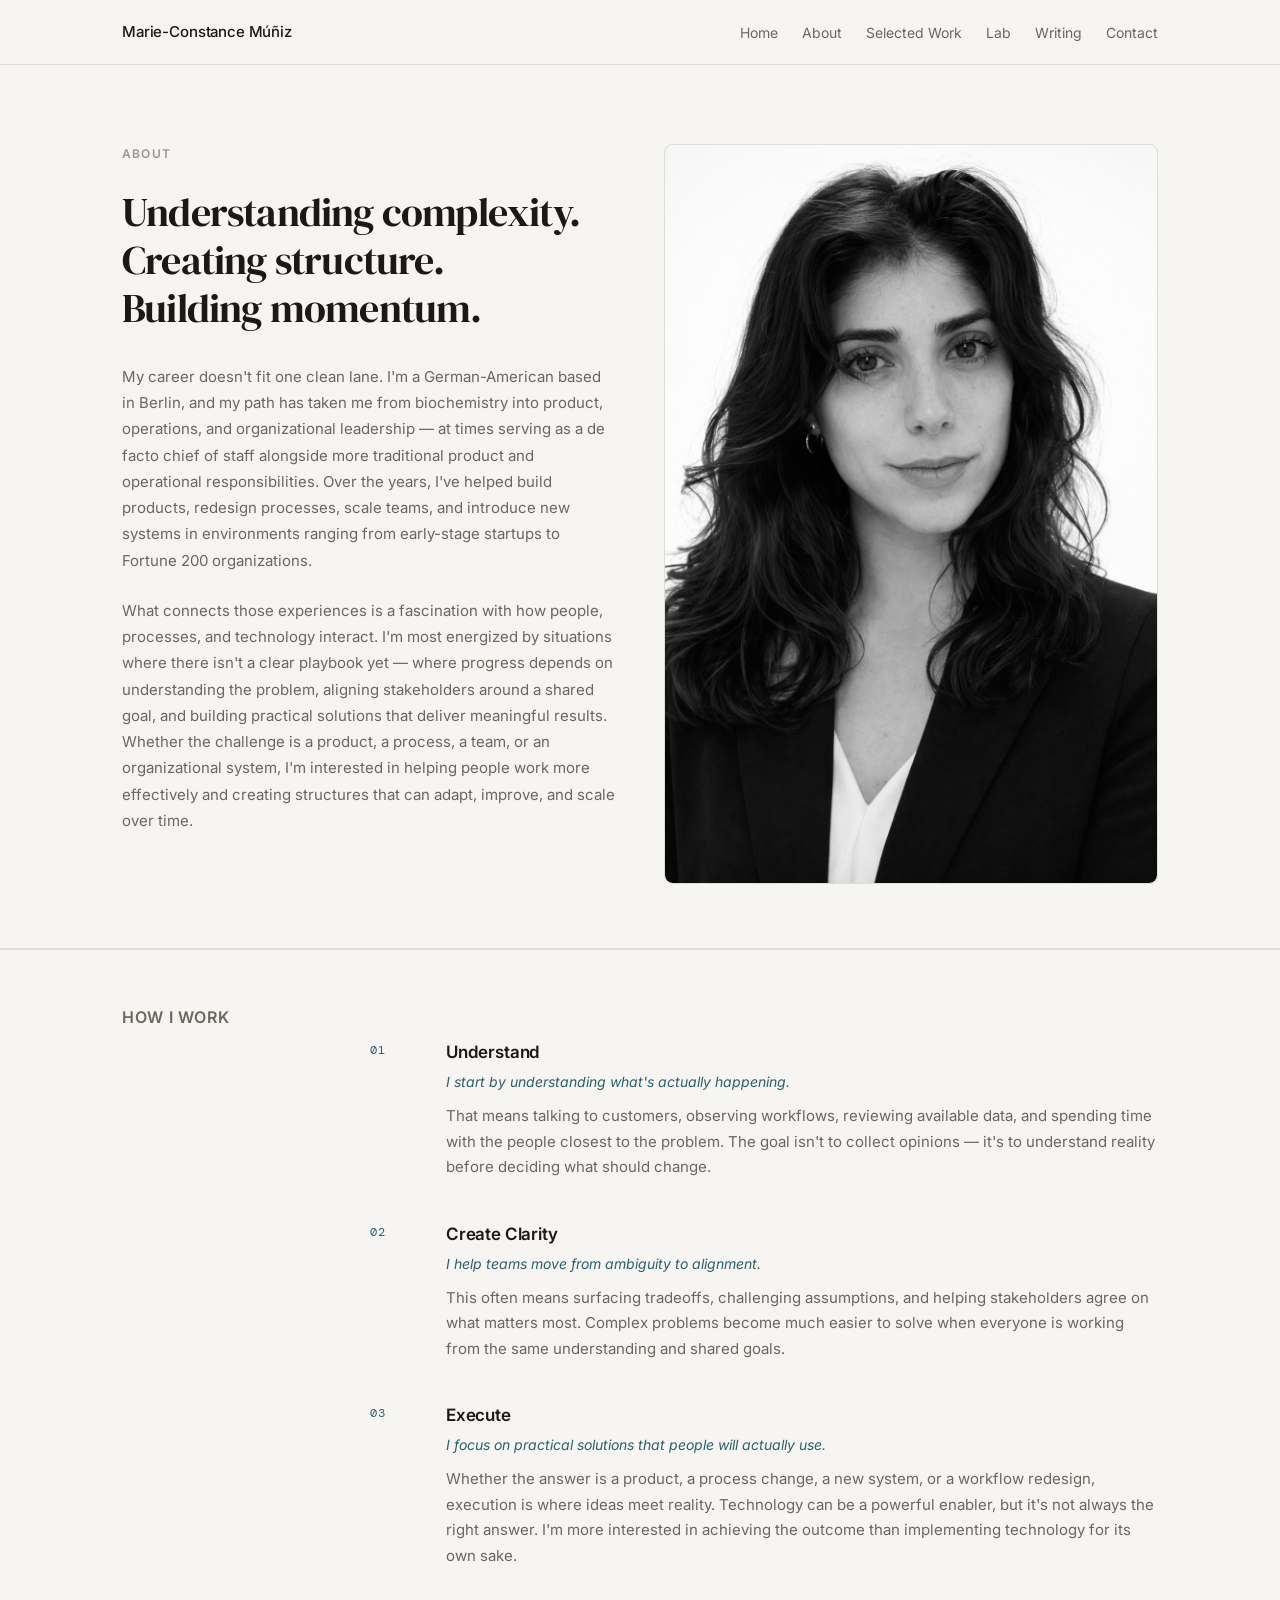
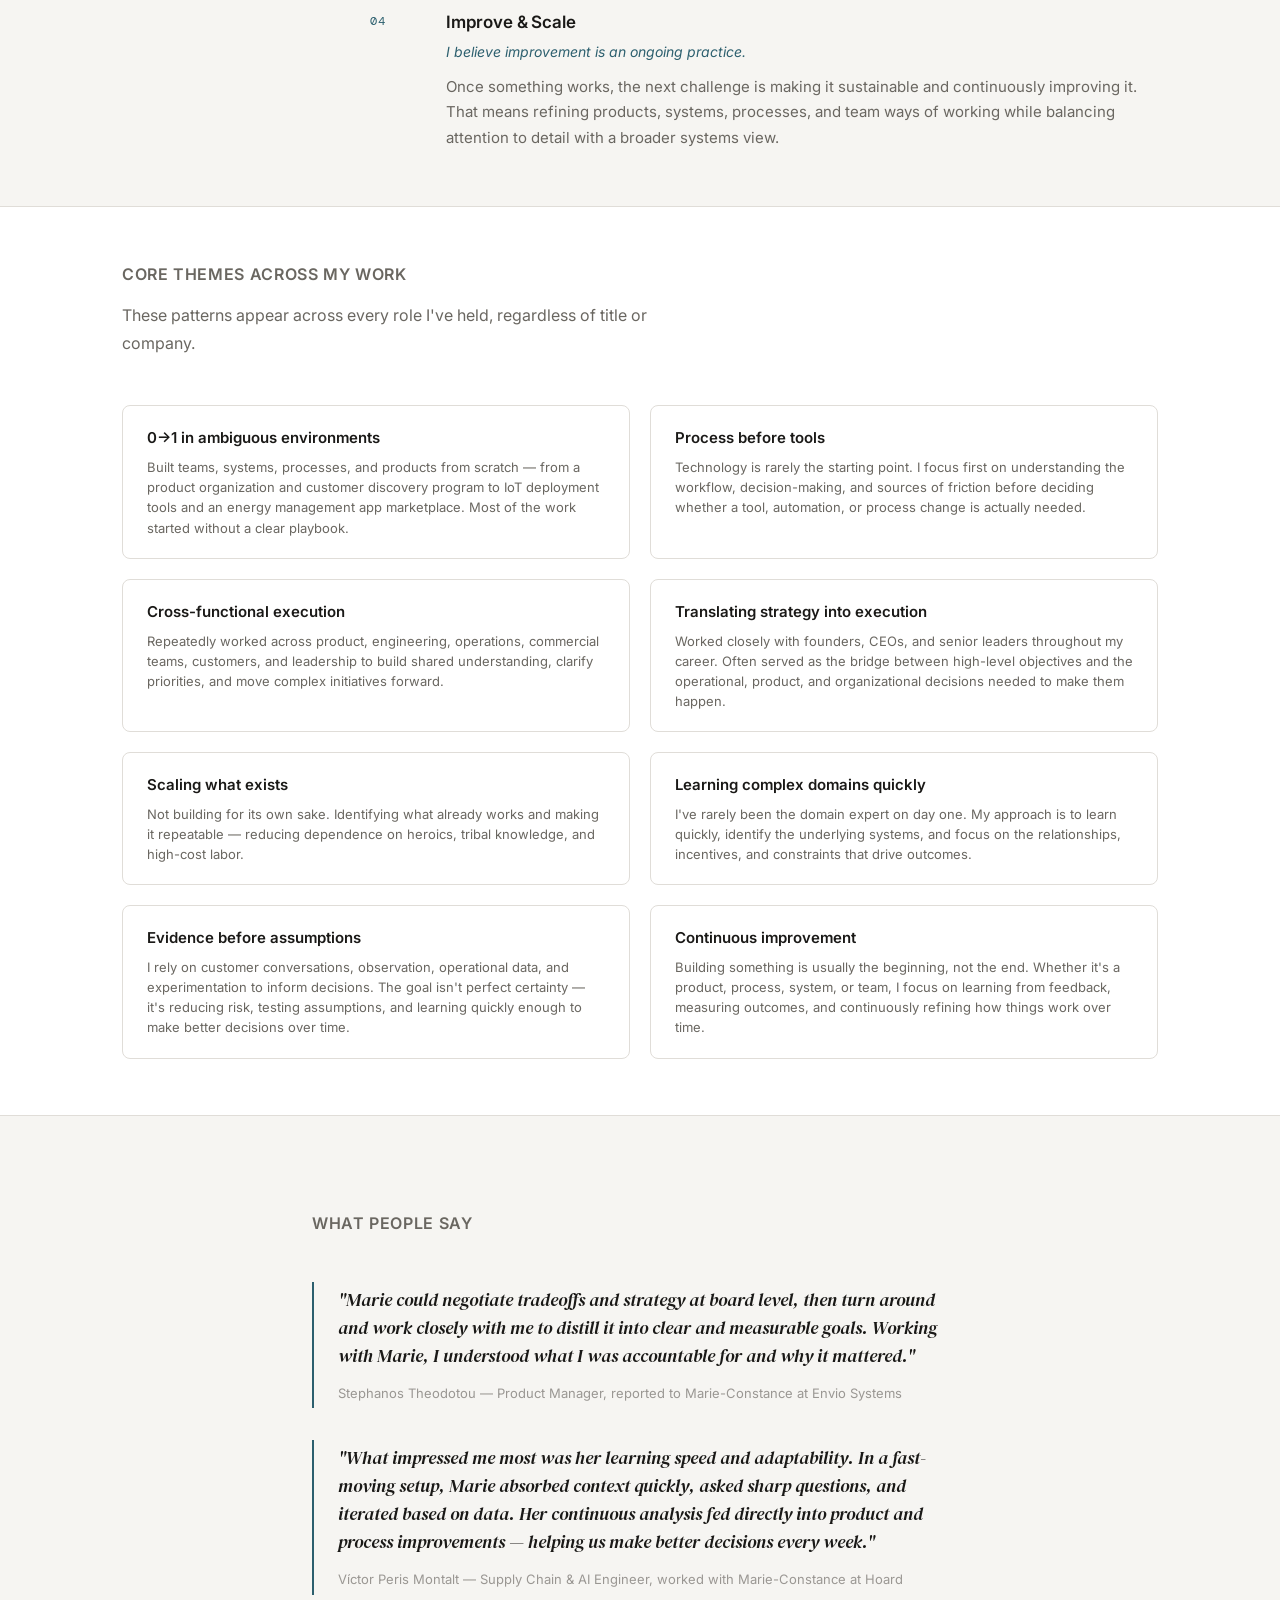
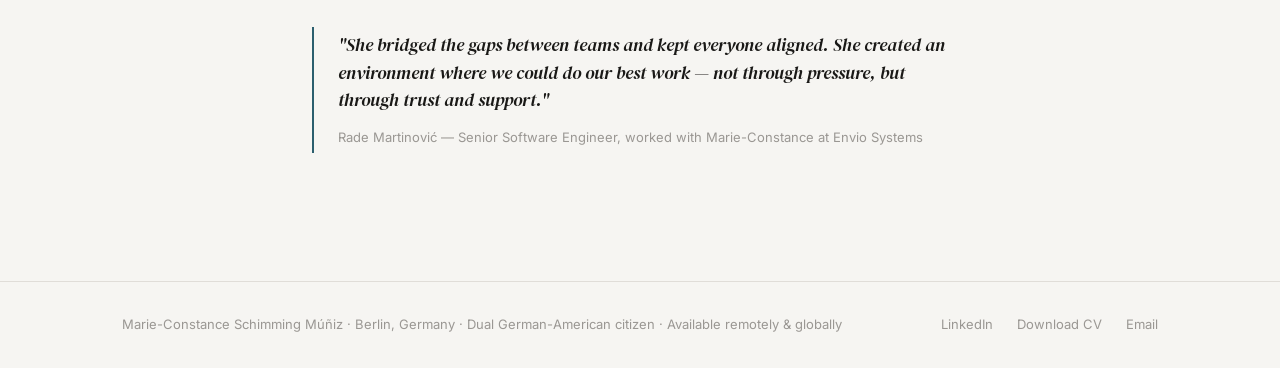
==== commit 4caa2b73: "Add CSS cache-buster v3 to all pages to force fresh load on phones" ====
--- a/about/index.html
+++ b/about/index.html
@@ -8,7 +8,8 @@
   <link rel="preconnect" href="https://fonts.googleapis.com">
   <link rel="preconnect" href="https://fonts.gstatic.com" crossorigin>
   <link href="https://fonts.googleapis.com/css2?family=DM+Serif+Display&family=DM+Mono:wght@400&family=Inter:wght@300;400;500;600&display=swap" rel="stylesheet">
-  <link rel="stylesheet" href="/css/style.css">
+  <link rel="icon" type="image/svg+xml" href="/assets/favicon.svg">
+  <link rel="stylesheet" href="/css/style.css?v=3">
 </head>
 <body>
 
--- a/css/style.css
+++ b/css/style.css
@@ -47,6 +47,7 @@
   font-size: 16px;
   scroll-behavior: smooth;
   -webkit-text-size-adjust: 100%;
+  overflow-x: hidden;
 }
 
 body {
@@ -57,6 +58,7 @@
   line-height: 1.65;
   -webkit-font-smoothing: antialiased;
   -moz-osx-font-smoothing: grayscale;
+  overflow-x: hidden;
 }
 
 img {
@@ -239,7 +241,39 @@
 .nav__links {
   display: flex;
   align-items: center;
-  gap: 2rem;
+  gap: 1.5rem;
+}
+
+@media (max-width: 760px) {
+  .nav__links {
+    display: none;
+    position: absolute;
+    top: 64px;
+    left: 0;
+    right: 0;
+    background: var(--bg);
+    border-bottom: 1px solid var(--border);
+    flex-direction: column;
+    gap: 0;
+    padding: 0.5rem 0;
+  }
+
+  .nav__links.is-open {
+    display: flex;
+  }
+
+  .nav__link {
+    padding: 0.75rem 1.5rem;
+    width: 100%;
+  }
+
+  .nav__link.active::after {
+    display: none;
+  }
+
+  .nav__toggle {
+    display: flex;
+  }
 }
 
 .nav__link {
@@ -513,7 +547,7 @@
    ===================== */
 .work-cards {
   display: grid;
-  grid-template-columns: repeat(3, 1fr);
+  grid-template-columns: repeat(2, 1fr);
   gap: 1.25rem;
 }
 
@@ -631,8 +665,9 @@
    ===================== */
 .proof-strip {
   display: grid;
-  grid-template-columns: repeat(4, 1fr);
+  grid-template-columns: repeat(auto-fit, minmax(160px, 1fr));
   gap: 0;
+  overflow: hidden;
 }
 
 .proof-strip__item {
@@ -1522,14 +1557,13 @@
 /* =====================
    RESPONSIVE
    ===================== */
+
+/* --- Tablet (≤900px) --- */
 @media (max-width: 900px) {
-  :root {
-    --section-gap: 4rem;
-  }
+  :root { --section-gap: 4rem; }
 
   .grid-2,
   .grid-3,
-  .work-cards,
   .focus-grid,
   .case-study__grid,
   .about-hero__grid,
@@ -1539,6 +1573,16 @@
     grid-template-columns: 1fr;
   }
 
+  .about-hero__photo {
+    min-height: 320px;
+    max-height: 420px;
+  }
+
+  .capability-grid,
+  .product-cards {
+    grid-template-columns: 1fr;
+  }
+
   .strengths-grid {
     grid-template-columns: repeat(2, 1fr);
   }
@@ -1567,14 +1611,37 @@
   .lab-projects {
     grid-template-columns: 1fr;
   }
-}
-
+
+  .achievements-strip {
+    display: grid;
+    grid-template-columns: repeat(3, 1fr);
+    gap: 1.25rem;
+  }
+
+  .achievement-strip__divider { display: none; }
+
+  .achievement-stat {
+    padding: 0;
+    min-width: unset;
+  }
+
+  .achievement-stat:first-child { padding-left: 0; }
+
+  /* proof-strip uses auto-fit so this is just a safety fallback */
+  .proof-strip__item:nth-child(odd) { border-right: 1px solid var(--border); }
+  .proof-strip__item:nth-child(even) { border-right: none; }
+  .proof-strip__item { border-bottom: 1px solid var(--border); }
+  .proof-strip__item:nth-last-child(-n+2) { border-bottom: none; }
+}
+
+/* --- Mobile (≤640px) --- */
 @media (max-width: 640px) {
   .container,
   .container--narrow {
-    padding: 0 1.25rem;
-  }
-
+    padding: 0 1rem;
+  }
+
+  /* Nav hamburger */
   .nav__links {
     display: none;
     position: absolute;
@@ -1586,41 +1653,77 @@
     flex-direction: column;
     gap: 0;
     padding: 0.5rem 0;
-  }
-
-  .nav__links.is-open {
-    display: flex;
-  }
+    z-index: 99;
+  }
+
+  .nav__links.is-open { display: flex; }
 
   .nav__link {
-    padding: 0.75rem 1.5rem;
+    padding: 0.75rem 1.25rem;
     width: 100%;
   }
 
-  .nav__link.active::after {
-    display: none;
-  }
-
-  .nav__toggle {
-    display: flex;
-  }
-
-  .hero {
-    padding: 5rem 0 4rem;
-  }
+  .nav__link.active::after { display: none; }
+
+  .nav__toggle { display: flex; }
+
+  /* Hero */
+  .hero { padding: 3rem 0 2.5rem; }
 
   .hero__actions {
     flex-direction: column;
     align-items: flex-start;
-  }
-
-  .case-metrics {
+    gap: 0.75rem;
+  }
+
+  .hero__actions .btn { width: 100%; justify-content: center; }
+
+  /* Proof strip — 2 columns on mobile */
+  .proof-strip { grid-template-columns: repeat(2, 1fr); }
+
+  .proof-strip__item {
+    padding: 1.25rem 0.875rem;
+  }
+
+  .proof-strip__value { font-size: 0.9375rem; }
+
+  /* Achievement strip — 2 columns on mobile */
+  .achievements-strip {
+    grid-template-columns: repeat(2, 1fr);
+    gap: 1rem;
+  }
+
+  /* Work cards — 1 column on mobile */
+  .work-cards { grid-template-columns: 1fr; }
+
+  .strengths-strip {
+    flex-direction: column;
+    align-items: flex-start;
+    gap: 0.75rem;
+  }
+
+  .work-hero h1 { font-size: 1.75rem; }
+
+  .capability-card { padding: 1.25rem; }
+
+  .capability-row {
     grid-template-columns: 1fr;
-  }
+    gap: 0.25rem;
+  }
+
+  .capability-row__label { margin-bottom: 0; }
+
+  .case-metrics { grid-template-columns: 1fr; }
 
   .footer__inner {
     flex-direction: column;
     align-items: flex-start;
+    gap: 0.75rem;
+  }
+
+  .footer__links {
+    flex-wrap: wrap;
+    gap: 0.75rem;
   }
 
   .contact-cta__actions {
@@ -1628,9 +1731,21 @@
     align-items: center;
   }
 
-  .strengths-grid {
-    grid-template-columns: 1fr;
-  }
+  .strengths-grid { grid-template-columns: 1fr; }
+
+  .pull-quote { padding: 1.5rem; }
+
+  .pull-quote__text { font-size: 1rem; }
+
+  .lab-track { padding: 3rem 0; }
+
+  .about-hero__photo {
+    min-height: 260px;
+    max-height: 340px;
+  }
+
+  h1 { font-size: clamp(1.75rem, 6vw, 2.5rem); }
+  h2 { font-size: clamp(1.375rem, 5vw, 2rem); }
 }
 
 /* =====================
